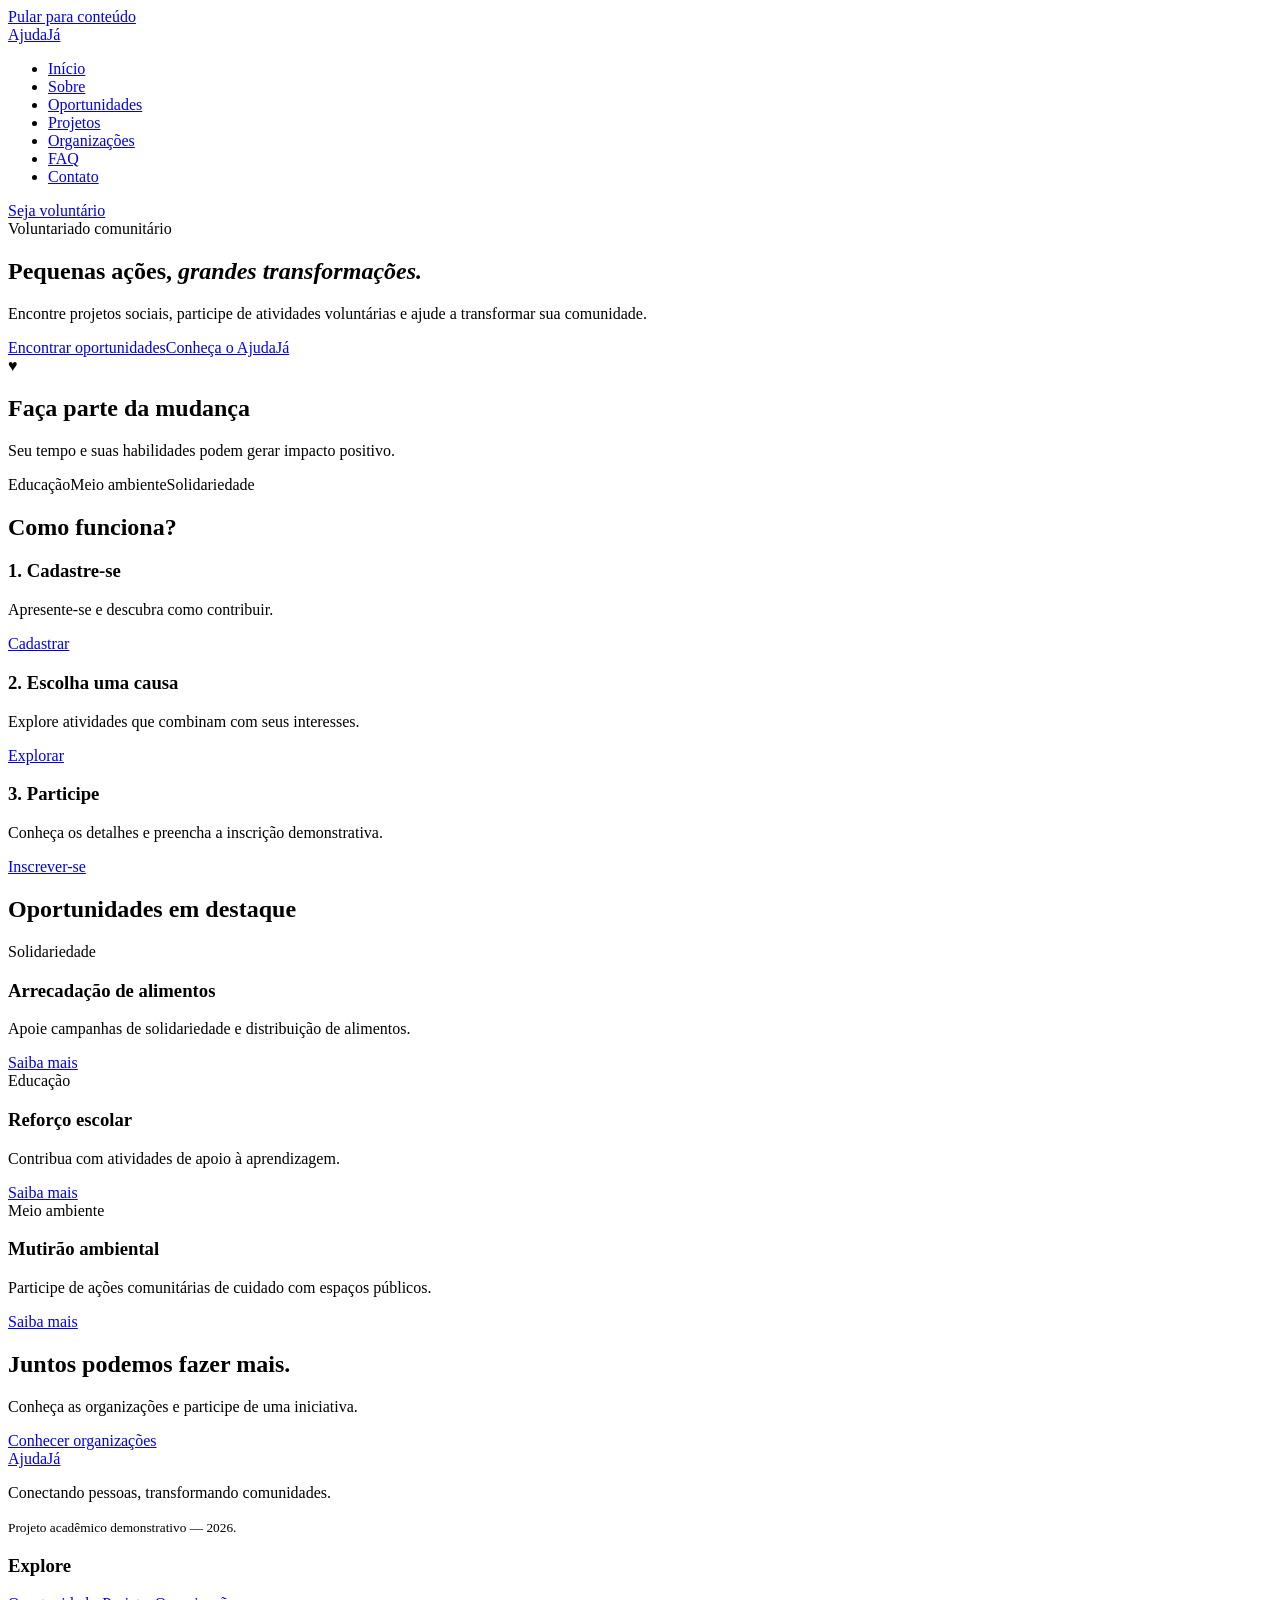
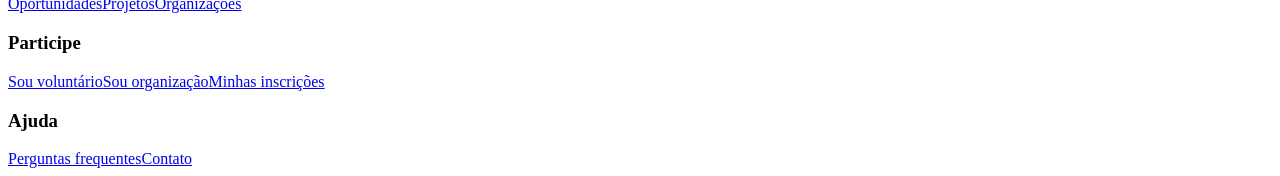
==== html/index.html @ 3e5cd31e "Final" ====
<!DOCTYPE html>
<html lang="pt-BR">

<head>
    <meta charset="UTF-8">
    <meta name="viewport" content="width=device-width, initial-scale=1.0">
    <meta name="description" content="AjudaJá: conectando voluntários a projetos sociais.">
    <title>Início | AjudaJá</title>
    <link rel="stylesheet" href="css/style.css">
</head>

<body>
    <a class="skip-link" href="#conteudo">Pular para conteúdo</a>
    <header class="site-header">
        <nav class="navbar" aria-label="Navegação principal"><a class="logo" href="index.html">Ajuda<span>Já</span></a>
            <ul class="menu">
                <li><a href="index.html" aria-current="page">Início</a></li>
                <li><a href="sobre.html">Sobre</a></li>
                <li><a href="oportunidades.html">Oportunidades</a></li>
                <li><a href="projetos.html">Projetos</a></li>
                <li><a href="organizacoes.html">Organizações</a></li>
                <li><a href="faq.html">FAQ</a></li>
                <li><a href="contato.html">Contato</a></li>
            </ul><a class="btn btn-small" href="cadastro-voluntario.html">Seja voluntário</a>
        </nav>
    </header>
    <main id="conteudo">
        <section class="hero">
            <div class="container hero-grid">
                <div><span class="eyebrow">Voluntariado comunitário</span>
                    <h1>Pequenas ações, <em>grandes transformações.</em></h1>
                    <p>Encontre projetos sociais, participe de atividades voluntárias e ajude a transformar sua
                        comunidade.</p>
                    <div class="actions"><a class="btn" href="oportunidades.html">Encontrar oportunidades</a><a
                            class="btn-outline" href="sobre.html">Conheça o AjudaJá</a></div>
                </div>
                <div class="hero-panel"><span class="hero-symbol" aria-hidden="true">♥</span>
                    <h2>Faça parte da mudança</h2>
                    <p>Seu tempo e suas habilidades podem gerar impacto positivo.</p>
                    <div class="pill-row"><span>Educação</span><span>Meio ambiente</span><span>Solidariedade</span>
                    </div>
                </div>
            </div>
        </section>
        <section class="section">
            <div class="container">
                <h2>Como funciona?</h2>
                <div class="cards">
                    <article class="card">
                        <h3>1. Cadastre-se</h3>
                        <p>Apresente-se e descubra como contribuir.</p><a class="text-link"
                            href="cadastro-voluntario.html">Cadastrar</a>
                    </article>
                    <article class="card">
                        <h3>2. Escolha uma causa</h3>
                        <p>Explore atividades que combinam com seus interesses.</p><a class="text-link"
                            href="oportunidades.html">Explorar</a>
                    </article>
                    <article class="card">
                        <h3>3. Participe</h3>
                        <p>Conheça os detalhes e preencha a inscrição demonstrativa.</p><a class="text-link"
                            href="inscricao.html">Inscrever-se</a>
                    </article>
                </div>
            </div>
        </section>
        <section class="section">
            <div class="container">
                <h2>Oportunidades em destaque</h2>
                <div class="cards">
                    <article class="card"><span class=tag>Solidariedade</span>
                        <h3>Arrecadação de alimentos</h3>
                        <p>Apoie campanhas de solidariedade e distribuição de alimentos.</p><a class="text-link"
                            href="detalhes.html">Saiba mais</a>
                    </article>
                    <article class="card"><span class=tag>Educação</span>
                        <h3>Reforço escolar</h3>
                        <p>Contribua com atividades de apoio à aprendizagem.</p><a class="text-link"
                            href="detalhes.html">Saiba mais</a>
                    </article>
                    <article class="card"><span class=tag>Meio ambiente</span>
                        <h3>Mutirão ambiental</h3>
                        <p>Participe de ações comunitárias de cuidado com espaços públicos.</p><a class="text-link"
                            href="detalhes.html">Saiba mais</a>
                    </article>
                </div>
            </div>
        </section>
        <section class="cta">
            <div class="container">
                <h2>Juntos podemos fazer mais.</h2>
                <p>Conheça as organizações e participe de uma iniciativa.</p><a class="btn-light"
                    href="organizacoes.html">Conhecer organizações</a>
            </div>
        </section>
    </main>
    <footer class="site-footer">
        <div class="container footer-grid">
            <div><a class="logo footer-logo" href="index.html">Ajuda<span>Já</span></a>
                <p>Conectando pessoas, transformando comunidades.</p><small>Projeto acadêmico demonstrativo —
                    2026.</small>
            </div>
            <div>
                <h3>Explore</h3><a href="oportunidades.html">Oportunidades</a><a href="projetos.html">Projetos</a><a
                    href="organizacoes.html">Organizações</a>
            </div>
            <div>
                <h3>Participe</h3><a href="cadastro-voluntario.html">Sou voluntário</a><a
                    href="cadastro-organizacao.html">Sou organização</a><a href="minhas-inscricoes.html">Minhas
                    inscrições</a>
            </div>
            <div>
                <h3>Ajuda</h3><a href="faq.html">Perguntas frequentes</a><a href="contato.html">Contato</a>
            </div>
        </div>
    </footer>
</body>

</html>
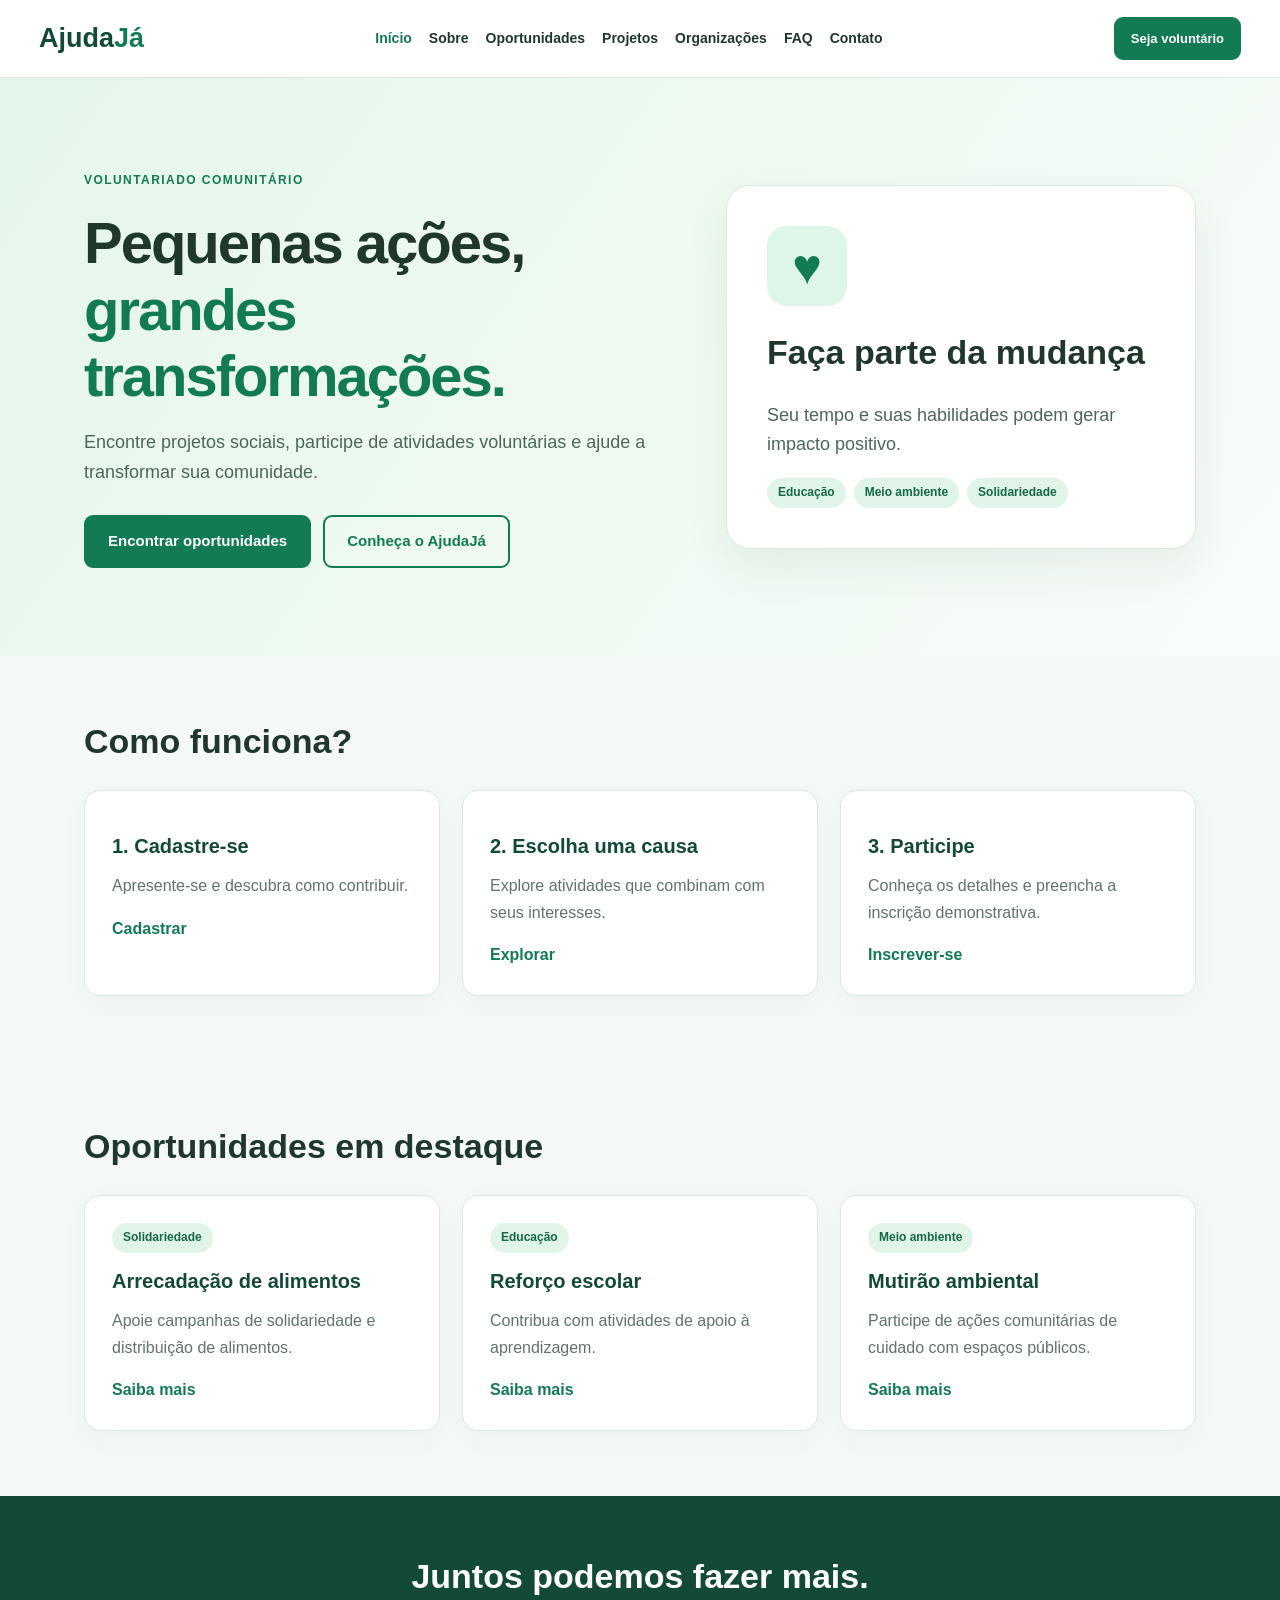
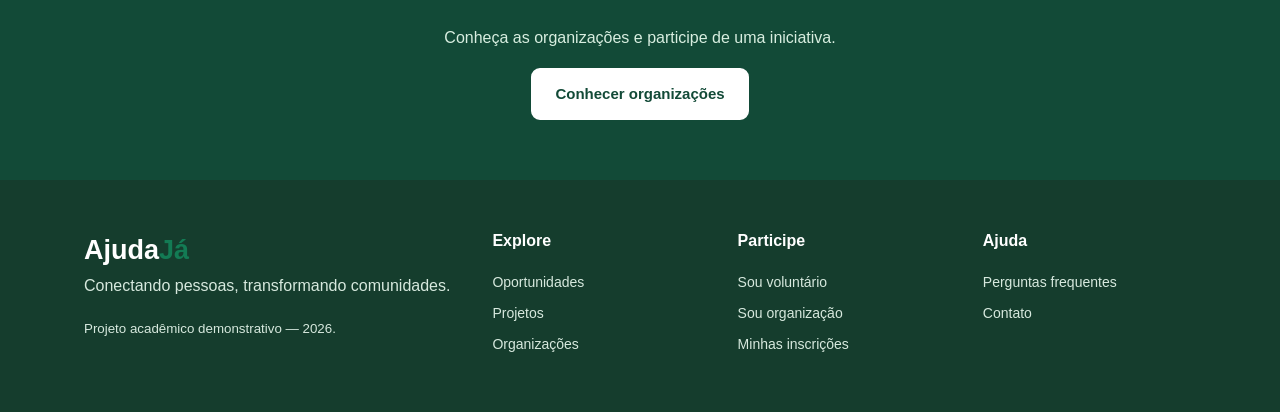
==== commit a843f95e: "Final" ====
--- a/html/index.html
+++ b/html/index.html
@@ -6,13 +6,14 @@
     <meta name="viewport" content="width=device-width, initial-scale=1.0">
     <meta name="description" content="AjudaJá: conectando voluntários a projetos sociais.">
     <title>Início | AjudaJá</title>
-    <link rel="stylesheet" href="css/style.css">
+    <link rel="stylesheet" href="../css/index.css">
 </head>
 
 <body>
     <a class="skip-link" href="#conteudo">Pular para conteúdo</a>
-    <header class="site-header">
-        <nav class="navbar" aria-label="Navegação principal"><a class="logo" href="index.html">Ajuda<span>Já</span></a>
+    <header id="cabecalho" class="site-header">
+        <nav id="menu-principal" class="navbar" aria-label="Navegação principal"><a class="logo"
+                href="index.html">Ajuda<span>Já</span></a>
             <ul class="menu">
                 <li><a href="index.html" aria-current="page">Início</a></li>
                 <li><a href="sobre.html">Sobre</a></li>
@@ -68,17 +69,17 @@
             <div class="container">
                 <h2>Oportunidades em destaque</h2>
                 <div class="cards">
-                    <article class="card"><span class=tag>Solidariedade</span>
+                    <article class="card"><span class="tag">Solidariedade</span>
                         <h3>Arrecadação de alimentos</h3>
                         <p>Apoie campanhas de solidariedade e distribuição de alimentos.</p><a class="text-link"
                             href="detalhes.html">Saiba mais</a>
                     </article>
-                    <article class="card"><span class=tag>Educação</span>
+                    <article class="card"><span class="tag">Educação</span>
                         <h3>Reforço escolar</h3>
                         <p>Contribua com atividades de apoio à aprendizagem.</p><a class="text-link"
                             href="detalhes.html">Saiba mais</a>
                     </article>
-                    <article class="card"><span class=tag>Meio ambiente</span>
+                    <article class="card"><span class="tag">Meio ambiente</span>
                         <h3>Mutirão ambiental</h3>
                         <p>Participe de ações comunitárias de cuidado com espaços públicos.</p><a class="text-link"
                             href="detalhes.html">Saiba mais</a>
@@ -94,7 +95,7 @@
             </div>
         </section>
     </main>
-    <footer class="site-footer">
+    <footer id="rodape" class="site-footer">
         <div class="container footer-grid">
             <div><a class="logo footer-logo" href="index.html">Ajuda<span>Já</span></a>
                 <p>Conectando pessoas, transformando comunidades.</p><small>Projeto acadêmico demonstrativo —
--- a/css/index.css
+++ b/css/index.css
@@ -0,0 +1,625 @@
+/* AJUDAJA - CSS EXTERNO DA PAGINA INDEX | AULA 09
+   HTML = estrutura e conteudo; CSS = aparencia.
+   Seletores de tag: body, h1, h2, a, table.
+   Seletores de classe: .card, .btn, .container, .campo.
+   Seletores de ID: #cabecalho, #menu-principal, #rodape.
+   Layout: Flexbox, margin, padding, backgrounds e media queries.
+*/
+:root {
+   --green: #137b54;
+   --dark: #124a37;
+   --ink: #20372c;
+   --muted: #60746a;
+   --bg: #f5f9f6;
+   --line: #dbe9e0;
+   --white: #fff
+}
+
+* {
+   box-sizing: border-box
+}
+
+html {
+   scroll-behavior: smooth
+}
+
+body {
+   margin: 0;
+   background: var(--bg);
+   color: var(--ink);
+   font-family: Arial, Verdana, sans-serif;
+   line-height: 1.65
+}
+
+a {
+   color: inherit
+}
+
+.container {
+   max-width: 1160px;
+   margin: auto;
+   padding: 0 24px
+}
+
+.skip-link {
+   position: absolute;
+   left: -999px;
+   top: 0;
+   background: white;
+   padding: 12px;
+   z-index: 10
+}
+
+.skip-link:focus {
+   left: 0
+}
+
+.site-header {
+   background: white;
+   border-bottom: 1px solid var(--line)
+}
+
+.navbar {
+   max-width: 1250px;
+   margin: auto;
+   display: flex;
+   align-items: center;
+   justify-content: space-between;
+   gap: 20px;
+   padding: 16px 24px
+}
+
+.logo {
+   font-size: 27px;
+   font-weight: 700;
+   text-decoration: none;
+   color: var(--dark);
+   white-space: nowrap
+}
+
+.logo span {
+   color: var(--green)
+}
+
+.menu {
+   list-style: none;
+   display: flex;
+   flex-wrap: wrap;
+   gap: 17px;
+   padding: 0;
+   margin: 0
+}
+
+.menu a {
+   text-decoration: none;
+   font-size: 14px;
+   font-weight: 600
+}
+
+.menu a:hover,
+.menu a[aria-current=page] {
+   color: var(--green)
+}
+
+.btn,
+.btn-outline,
+.btn-light {
+   display: inline-block;
+   text-decoration: none;
+   border-radius: 9px;
+   padding: 12px 22px;
+   font-weight: 700;
+   border: 2px solid var(--green);
+   font-size: 15px;
+   cursor: pointer
+}
+
+.btn {
+   background: var(--green);
+   color: white
+}
+
+.btn:hover {
+   background: var(--dark);
+   border-color: var(--dark)
+}
+
+.btn-small {
+   padding: 9px 15px;
+   font-size: 13px;
+   white-space: nowrap
+}
+
+.btn-outline {
+   color: var(--green);
+   background: transparent
+}
+
+.btn-light {
+   background: white;
+   color: var(--dark);
+   border-color: white
+}
+
+.hero {
+   background: linear-gradient(125deg, #e5f6eb, #f8fdf9);
+   padding: 88px 0
+}
+
+.hero-grid {
+   display: flex;
+   align-items: center;
+   gap: 60px
+}
+
+.hero-grid>div:first-child {
+   flex: 1.2
+}
+
+.hero-grid>div:last-child {
+   flex: .8
+}
+
+.eyebrow {
+   text-transform: uppercase;
+   letter-spacing: .12em;
+   font-size: 12px;
+   font-weight: 700;
+   color: var(--green)
+}
+
+h1,
+h2,
+h3,
+p {
+   margin-top: 0
+}
+
+h1 {
+   font-size: clamp(34px, 5vw, 58px);
+   line-height: 1.15;
+   letter-spacing: -.035em;
+   margin: 18px 0
+}
+
+h1 em {
+   font-style: normal;
+   color: var(--green)
+}
+
+h2 {
+   font-size: clamp(25px, 3vw, 34px);
+   line-height: 1.2
+}
+
+h3 {
+   font-size: 20px
+}
+
+.hero p,
+.page-intro p {
+   font-size: 18px;
+   max-width: 650px;
+   color: #4c6759
+}
+
+.actions {
+   display: flex;
+   flex-wrap: wrap;
+   gap: 12px;
+   margin-top: 28px
+}
+
+.hero-panel {
+   background: white;
+   border: 1px solid var(--line);
+   border-radius: 24px;
+   padding: 40px;
+   box-shadow: 0 18px 45px #17452a14
+}
+
+.hero-symbol {
+   display: grid;
+   place-items: center;
+   width: 80px;
+   height: 80px;
+   border-radius: 20px;
+   background: #ddf6e7;
+   color: var(--green);
+   font-size: 50px;
+   margin-bottom: 26px
+}
+
+.pill-row {
+   display: flex;
+   flex-wrap: wrap;
+   gap: 8px
+}
+
+.pill-row span,
+.tag {
+   display: inline-block;
+   border-radius: 100px;
+   background: #e0f5e8;
+   color: #176846;
+   font-size: 12px;
+   font-weight: 700;
+   padding: 5px 11px
+}
+
+.section {
+   padding: 65px 0
+}
+
+.section-lead,
+.muted {
+   color: var(--muted)
+}
+
+.cards {
+   display: flex;
+   flex-wrap: wrap;
+   gap: 22px;
+   margin-top: 25px
+}
+
+.cards>.card {
+   flex: 1 1 260px
+}
+
+.card {
+   background: white;
+   border: 1px solid var(--line);
+   border-radius: 16px;
+   padding: 27px;
+   box-shadow: 0 7px 25px #1c44200a
+}
+
+.card h3 {
+   margin: 12px 0 10px;
+   color: var(--dark)
+}
+
+.card p {
+   color: var(--muted)
+}
+
+.text-link {
+   color: var(--green);
+   font-weight: 700;
+   text-decoration: none
+}
+
+.text-link:hover {
+   text-decoration: underline
+}
+
+.cta {
+   text-align: center;
+   padding: 60px 24px;
+   background: var(--dark);
+   color: white
+}
+
+.cta p {
+   color: #d8eee0
+}
+
+.page-intro {
+   background: #e8f5ed;
+   padding: 62px 0 50px
+}
+
+.page-intro h1 {
+   font-size: clamp(32px, 4vw, 48px)
+}
+
+.prose {
+   max-width: 760px;
+   font-size: 18px
+}
+
+.detail-layout {
+   display: flex;
+   gap: 24px
+}
+
+.detail-main {
+   flex: 1.5
+}
+
+.detail-aside {
+   flex: 1
+}
+
+.detail-main,
+.detail-aside {
+   background: white;
+   border: 1px solid var(--line);
+   border-radius: 15px;
+   padding: 30px
+}
+
+.detail-main h3 {
+   margin-top: 26px
+}
+
+.content-list {
+   padding-left: 22px
+}
+
+.detail-aside p {
+   border-bottom: 1px solid var(--line);
+   padding-bottom: 12px
+}
+
+.detail-aside .btn {
+   margin-top: 12px
+}
+
+.form-container {
+   max-width: 700px;
+   margin: auto;
+   background: white;
+   border: 1px solid var(--line);
+   border-radius: 17px;
+   padding: 38px;
+   box-shadow: 0 7px 25px #1c44200a
+}
+
+.campo {
+   margin-bottom: 20px
+}
+
+.campo label {
+   display: block;
+   font-weight: 700;
+   margin-bottom: 7px
+}
+
+.campo input,
+.campo select,
+.campo textarea {
+   width: 100%;
+   padding: 13px 14px;
+   border: 1px solid #c9d9d0;
+   border-radius: 8px;
+   background: white;
+   font: inherit;
+   color: var(--ink)
+}
+
+.campo input:focus,
+.campo select:focus,
+.campo textarea:focus {
+   outline: 2px solid var(--green);
+   outline-offset: 1px
+}
+
+.campo textarea {
+   resize: vertical
+}
+
+.check {
+   margin: 20px 0
+}
+
+.check input {
+   accent-color: var(--green)
+}
+
+.form-notice {
+   font-size: 13px;
+   color: #72591d;
+   background: #fff8e6;
+   border-radius: 8px;
+   padding: 12px
+}
+
+.table-scroll {
+   overflow-x: auto;
+   background: white;
+   border-radius: 14px;
+   border: 1px solid var(--line)
+}
+
+table {
+   width: 100%;
+   border-collapse: collapse;
+   min-width: 600px
+}
+
+caption {
+   text-align: left;
+   padding: 18px;
+   font-weight: 700
+}
+
+th,
+td {
+   text-align: left;
+   padding: 16px;
+   border-top: 1px solid var(--line)
+}
+
+th {
+   background: #edf7f0
+}
+
+.status {
+   background: #e5f5e9;
+   color: #1c7045;
+   padding: 5px 10px;
+   border-radius: 100px;
+   font-size: 13px
+}
+
+.faq-list {
+   max-width: 850px;
+   margin: auto
+}
+
+.faq-list details {
+   background: white;
+   border: 1px solid var(--line);
+   border-radius: 12px;
+   padding: 18px 22px;
+   margin-bottom: 12px
+}
+
+.faq-list summary {
+   cursor: pointer;
+   font-weight: 700
+}
+
+.faq-list p {
+   margin: 14px 0 0;
+   color: var(--muted)
+}
+
+.site-footer {
+   background: #153d2d;
+   color: white;
+   padding: 48px 0
+}
+
+.footer-grid {
+   display: flex;
+   flex-wrap: wrap;
+   gap: 32px
+}
+
+.footer-grid>div:first-child {
+   flex: 2 1 230px
+}
+
+.footer-grid>div:not(:first-child) {
+   flex: 1 1 140px
+}
+
+.footer-grid a:not(.logo) {
+   display: block;
+   color: #d7e9de;
+   text-decoration: none;
+   margin: 8px 0;
+   font-size: 14px
+}
+
+.footer-grid a:hover {
+   text-decoration: underline
+}
+
+.footer-grid h3 {
+   font-size: 16px
+}
+
+.footer-logo {
+   color: white
+}
+
+.footer-grid p,
+.footer-grid small {
+   color: #d7e9de
+}
+
+@media(max-width:1000px) {
+   .navbar {
+      flex-wrap: wrap
+   }
+
+   .menu {
+      order: 3;
+      width: 100%;
+      justify-content: center
+   }
+
+   .hero-grid {
+      gap: 25px
+   }
+}
+
+@media(max-width:760px) {
+
+   .hero-grid,
+   .detail-layout,
+   .footer-grid {
+      flex-direction: column
+   }
+
+   .cards>.card {
+      flex-basis: 100%
+   }
+
+   .hero {
+      padding: 55px 0
+   }
+
+   .section {
+      padding: 45px 0
+   }
+
+   .form-container {
+      padding: 22px
+   }
+
+   .navbar {
+      justify-content: center
+   }
+
+   .hero-panel {
+      padding: 26px
+   }
+
+   .page-intro {
+      padding: 44px 0
+   }
+
+   .footer-grid {
+      gap: 15px
+   }
+}
+
+@media(prefers-reduced-motion:reduce) {
+   html {
+      scroll-behavior: auto
+   }
+}
+
+
+/* Seletores de ID: elementos unicos de cada pagina (Aula 09). */
+#cabecalho {
+   width: 100%
+}
+
+#menu-principal {
+   max-width: 1250px
+}
+
+#rodape {
+   width: 100%
+}
+
+/* Responsividade adicional para imagens e elementos de formulario. */
+img {
+   max-width: 100%;
+   height: auto
+}
+
+@media(max-width:600px) {
+   .menu {
+      justify-content: center
+   }
+
+   .menu a {
+      display: inline-block;
+      padding: 5px
+   }
+
+   .container {
+      padding: 0 16px
+   }
+
+   .form-container {
+      padding: 18px
+   }
+}
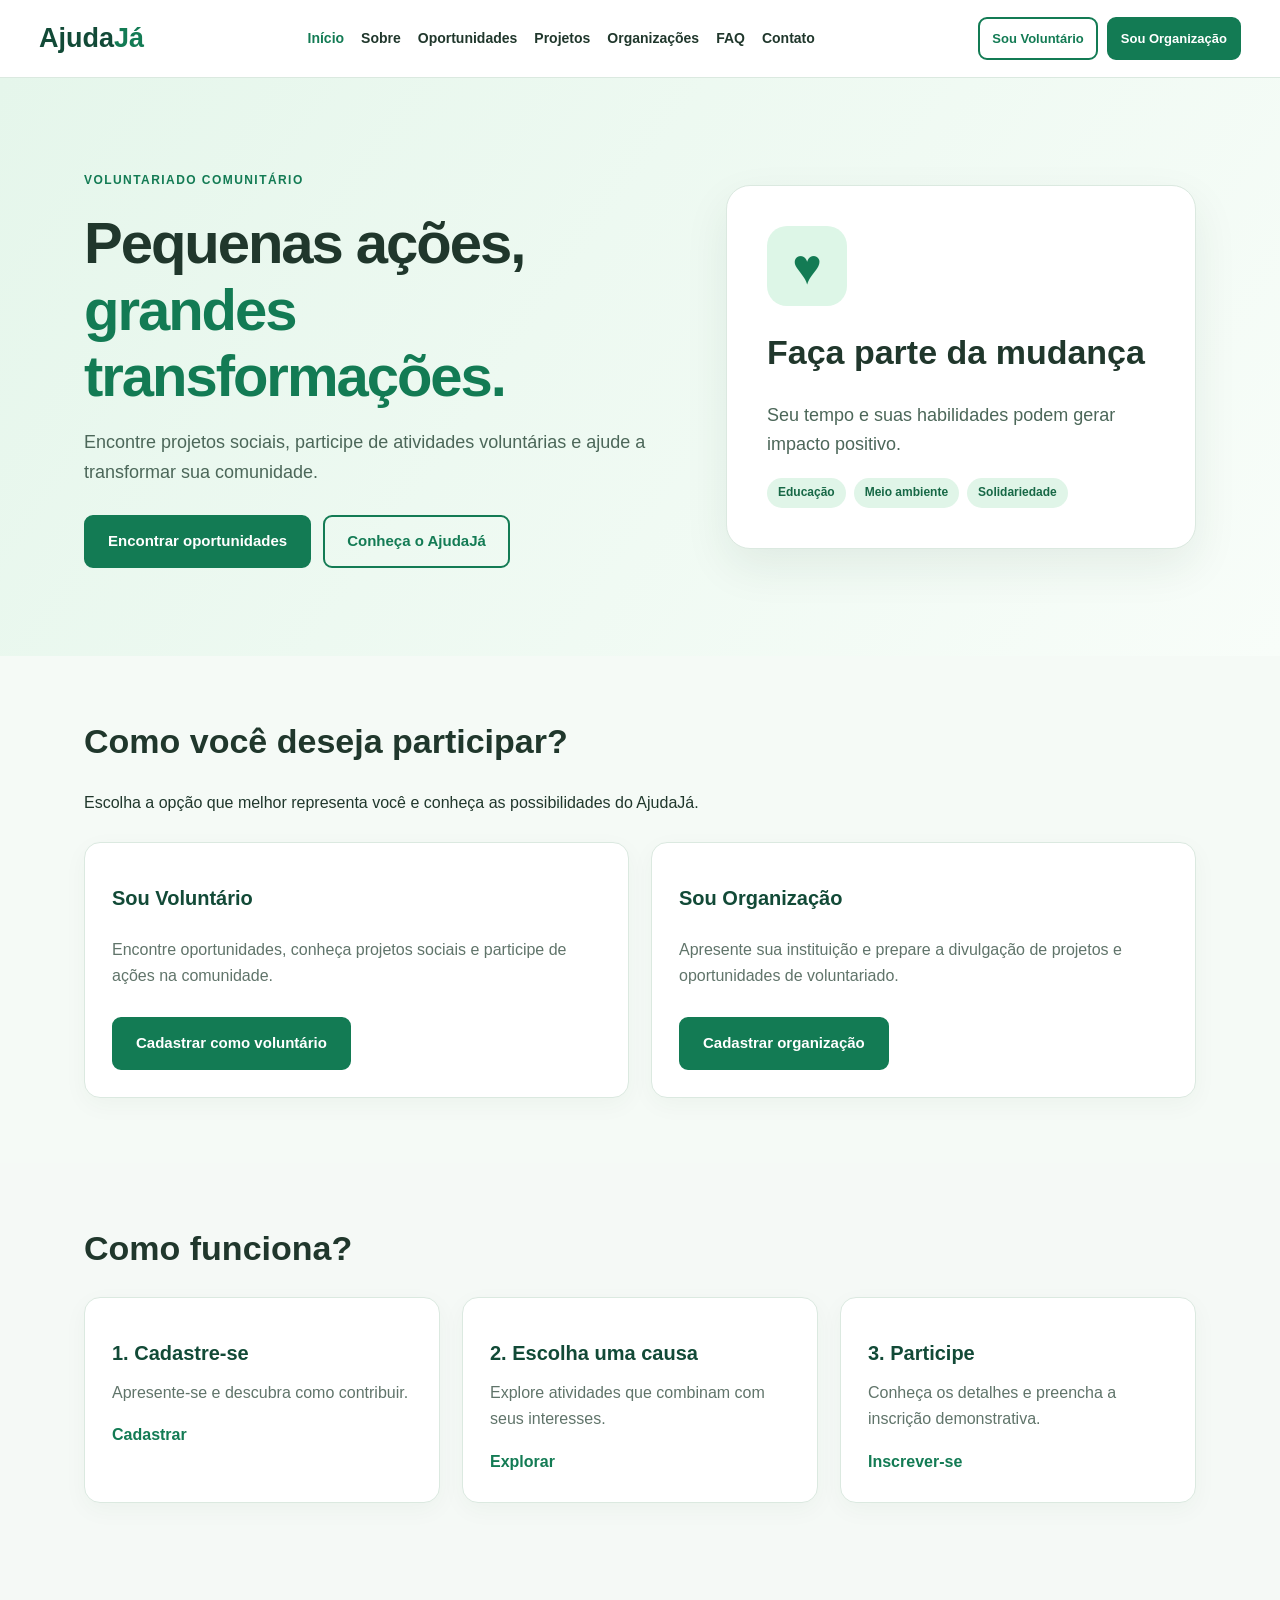
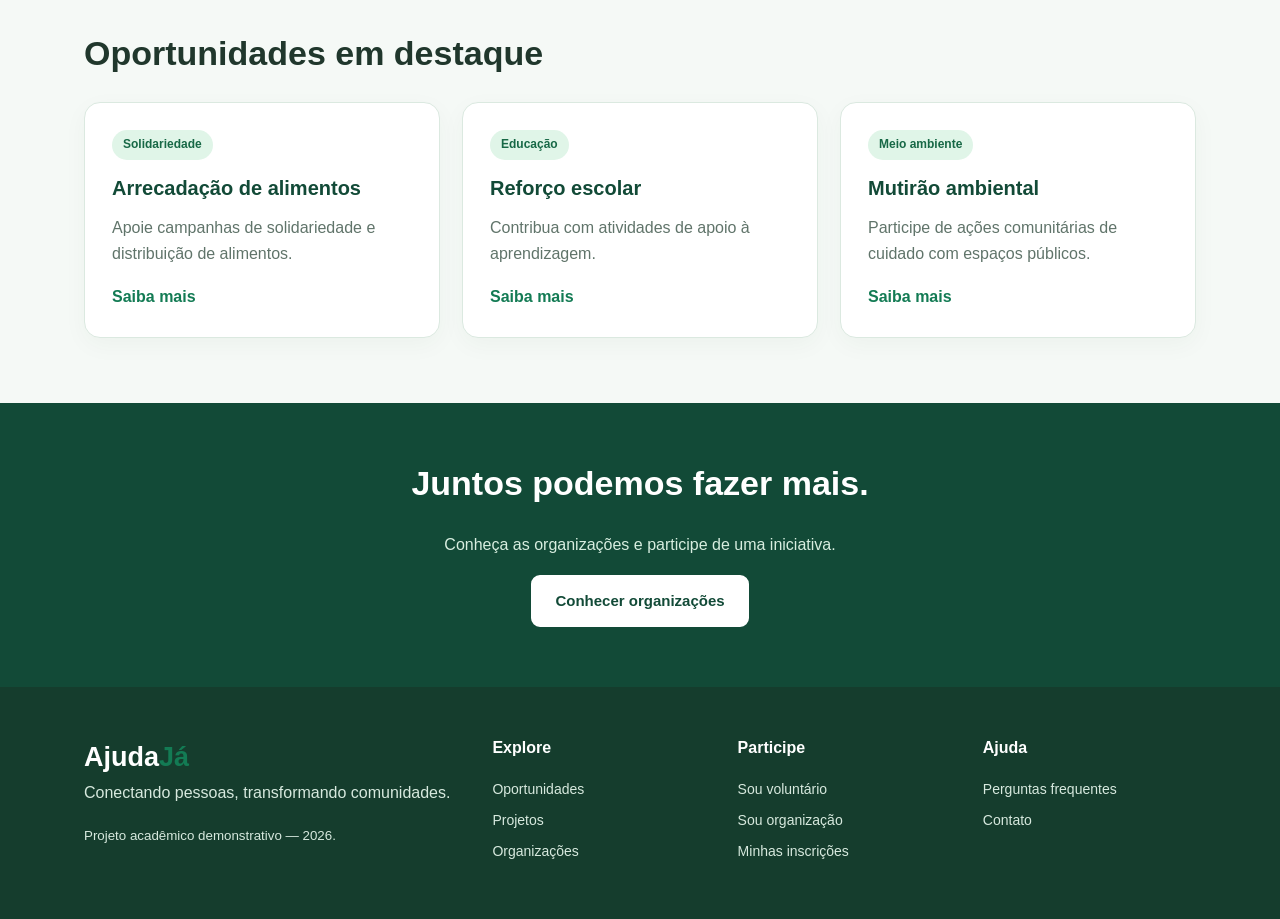
==== commit 3a304640: "Final" ====
--- a/html/index.html
+++ b/html/index.html
@@ -5,6 +5,7 @@
     <meta charset="UTF-8">
     <meta name="viewport" content="width=device-width, initial-scale=1.0">
     <meta name="description" content="AjudaJá: conectando voluntários a projetos sociais.">
+    <meta name="author" content="Rikelme Weverton">
     <title>Início | AjudaJá</title>
     <link rel="stylesheet" href="../css/index.css">
 </head>
@@ -22,7 +23,10 @@
                 <li><a href="organizacoes.html">Organizações</a></li>
                 <li><a href="faq.html">FAQ</a></li>
                 <li><a href="contato.html">Contato</a></li>
-            </ul><a class="btn btn-small" href="cadastro-voluntario.html">Seja voluntário</a>
+            </ul>
+            <div class="nav-cadastros" aria-label="Opções de cadastro"><a class="btn-outline btn-small"
+                    href="cadastro-voluntario.html">Sou Voluntário</a><a class="btn btn-small"
+                    href="cadastro-organizacao.html">Sou Organização</a></div>
         </nav>
     </header>
     <main id="conteudo">
@@ -40,6 +44,24 @@
                     <p>Seu tempo e suas habilidades podem gerar impacto positivo.</p>
                     <div class="pill-row"><span>Educação</span><span>Meio ambiente</span><span>Solidariedade</span>
                     </div>
+                </div>
+            </div>
+        </section>
+        <section class="section escolha-cadastro" aria-labelledby="titulo-cadastro">
+            <div class="container">
+                <h2 id="titulo-cadastro">Como você deseja participar?</h2>
+                <p>Escolha a opção que melhor representa você e conheça as possibilidades do AjudaJá.</p>
+                <div class="cards">
+                    <article class="card">
+                        <h3>Sou Voluntário</h3>
+                        <p>Encontre oportunidades, conheça projetos sociais e participe de ações na comunidade.</p><a
+                            class="btn" href="cadastro-voluntario.html">Cadastrar como voluntário</a>
+                    </article>
+                    <article class="card">
+                        <h3>Sou Organização</h3>
+                        <p>Apresente sua instituição e prepare a divulgação de projetos e oportunidades de voluntariado.
+                        </p><a class="btn" href="cadastro-organizacao.html">Cadastrar organização</a>
+                    </article>
                 </div>
             </div>
         </section>
--- a/css/index.css
+++ b/css/index.css
@@ -1,10 +1,3 @@
-/* AJUDAJA - CSS EXTERNO DA PAGINA INDEX | AULA 09
-   HTML = estrutura e conteudo; CSS = aparencia.
-   Seletores de tag: body, h1, h2, a, table.
-   Seletores de classe: .card, .btn, .container, .campo.
-   Seletores de ID: #cabecalho, #menu-principal, #rodape.
-   Layout: Flexbox, margin, padding, backgrounds e media queries.
-*/
 :root {
    --green: #137b54;
    --dark: #124a37;
@@ -622,4 +615,61 @@
    .form-container {
       padding: 18px
    }
+}
+
+
+/* Acesso aos cadastros de voluntário e organização */
+.nav-cadastros {
+   display: flex;
+   align-items: center;
+   justify-content: center;
+   flex-wrap: wrap;
+   gap: 9px
+}
+
+.nav-cadastros .btn-small {
+   font-size: 13px;
+   padding: 9px 12px;
+   text-align: center
+}
+
+.escolha-cadastro {
+   background: #f5faf6
+}
+
+.escolha-cadastro .card {
+   display: flex;
+   flex-direction: column;
+   align-items: flex-start;
+   gap: 12px
+}
+
+.escolha-cadastro .card p {
+   flex: 1
+}
+
+.troca-cadastro {
+   margin: 0 0 22px;
+   padding: 12px 16px;
+   background: #f0f8f2;
+   border-radius: 8px
+}
+
+.troca-cadastro a {
+   color: var(--green);
+   font-weight: 700
+}
+
+@media(max-width:760px) {
+   .nav-cadastros {
+      width: 100%
+   }
+
+   .nav-cadastros a {
+      flex: 1 1 145px
+   }
+
+   .escolha-cadastro .card {
+      align-items: stretch
+   }
 }
